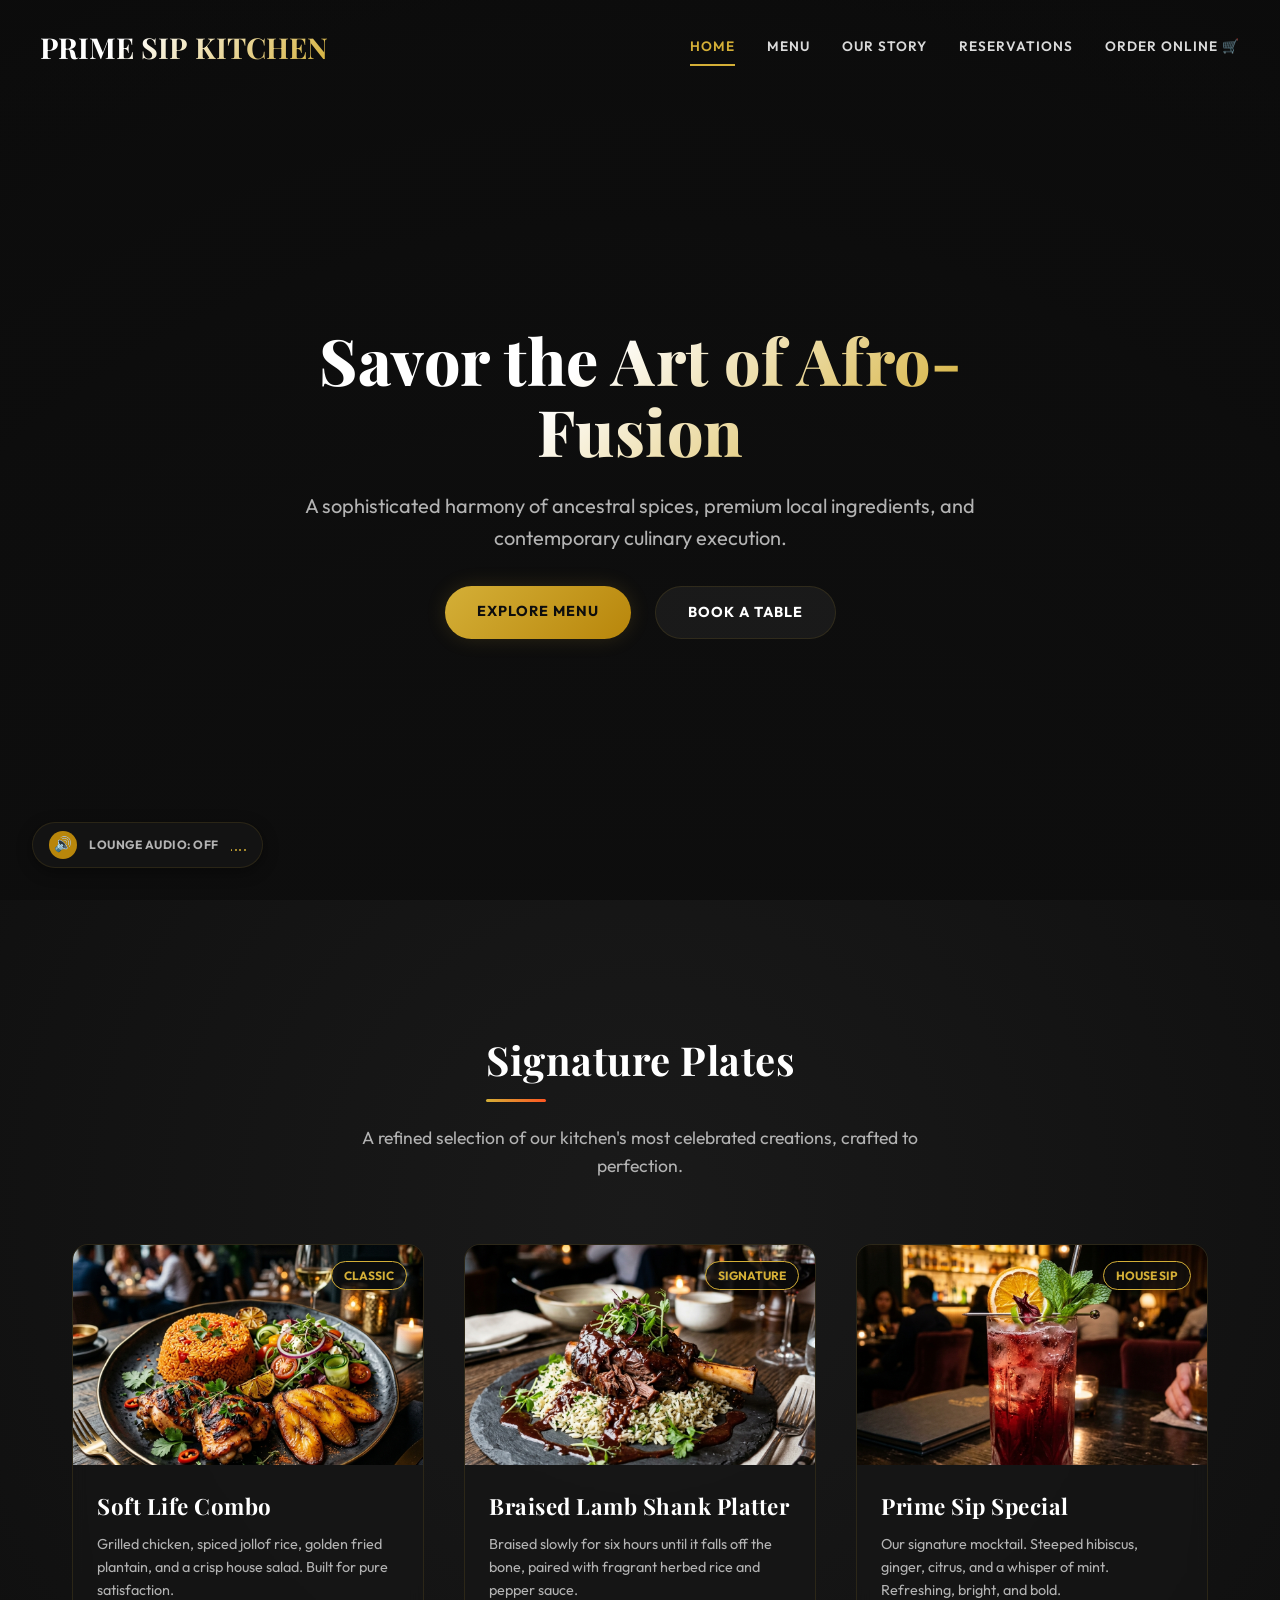
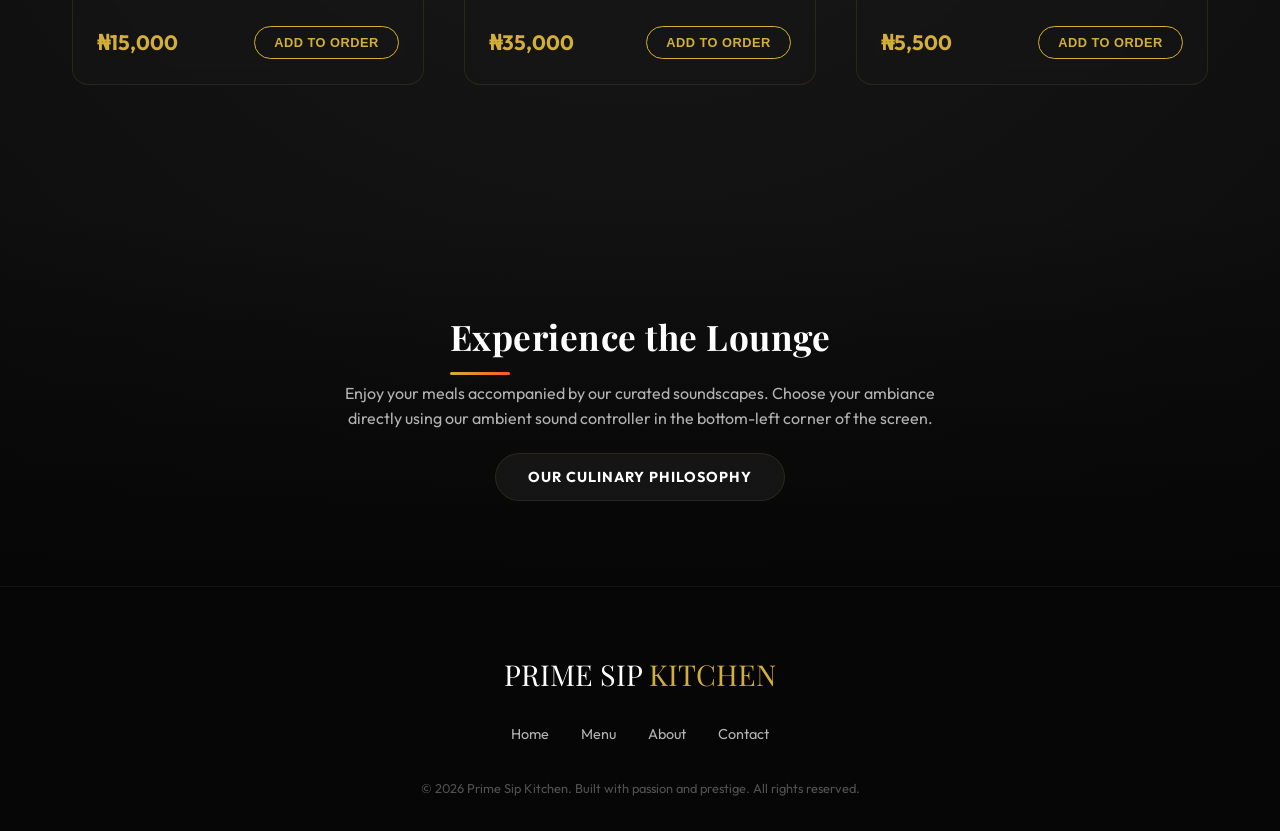
==== index.html @ b7fece6c "Initial commit: Completed premium dynamic Prime Sip Kitchen web application" ====
<!DOCTYPE html>
<html lang="en">
<head>
  <meta charset="UTF-8">
  <meta name="viewport" content="width=device-width, initial-scale=1.0">
  <title>Prime Sip Kitchen — Premium Afro-Fusion Dining & Lounge</title>
  <meta name="description" content="Experience high-end modern Nigerian and Afro-fusion dining. From smoky Asun platters to signature hibiscus mocktails in a premium ambient lounge.">
  <link rel="stylesheet" href="css/style.css">
</head>
<body>

  <!-- Sticky Header -->
  <header class="site-header">
    <div class="header-container">
      <a href="index.html" class="logo">
        PRIME SIP <span>KITCHEN</span>
      </a>
      <button class="nav-toggle" aria-label="Toggle navigation">☰</button>
      <nav class="nav-links">
        <a href="index.html" class="active">Home</a>
        <a href="menu.html">Menu</a>
        <a href="about.html">Our Story</a>
        <a href="contact.html">Reservations</a>
        <a href="cart.html" class="cart-icon-container">
          Order Online 🛒
          <span class="cart-badge" data-cart-count style="display: none;">0</span>
        </a>
      </nav>
    </div>
  </header>

  <!-- Hero Banner with Video Background & Embers -->
  <section class="hero">
    <div class="hero-video-container">
      <video class="hero-video" autoplay loop muted playsinline>
        <source src="https://assets.mixkit.co/videos/preview/mixkit-cooking-in-a-professional-kitchen-40995-large.mp4" type="video/mp4">
        Your browser does not support the video tag.
      </video>
    </div>
    <div class="hero-overlay"></div>
    <div class="hero-embers"></div>

    <div class="hero-content">
      <h1>Savor the Art of Afro-Fusion</h1>
      <p>A sophisticated harmony of ancestral spices, premium local ingredients, and contemporary culinary execution.</p>
      <div class="hero-actions">
        <a href="menu.html" class="btn btn-primary">Explore Menu</a>
        <a href="contact.html" class="btn btn-secondary">Book a Table</a>
      </div>
    </div>
  </section>

  <!-- Featured Plates -->
  <section class="section reveal">
    <div class="section-header">
      <h2>Signature Plates</h2>
      <p>A refined selection of our kitchen's most celebrated creations, crafted to perfection.</p>
    </div>
    <div class="showcase-grid">
      <!-- Card 1 -->
      <article class="showcase-card">
        <div class="showcase-img">
          <img src="assets/soft_life_combo.png" alt="Soft Life Combo">
          <span class="showcase-badge">Classic</span>
        </div>
        <div class="showcase-info">
          <h3>Soft Life Combo</h3>
          <p>Grilled chicken, spiced jollof rice, golden fried plantain, and a crisp house salad. Built for pure satisfaction.</p>
          <div class="showcase-foot">
            <span class="showcase-price">₦15,000</span>
            <button class="add-btn" data-add="soft-life-combo">Add to order</button>
          </div>
        </div>
      </article>

      <!-- Card 2 -->
      <article class="showcase-card">
        <div class="showcase-img">
          <img src="assets/lamb_shank_platter.png" alt="Slow-Cooked Lamb Shank Platter">
          <span class="showcase-badge">Signature</span>
        </div>
        <div class="showcase-info">
          <h3>Braised Lamb Shank Platter</h3>
          <p>Braised slowly for six hours until it falls off the bone, paired with fragrant herbed rice and pepper sauce.</p>
          <div class="showcase-foot">
            <span class="showcase-price">₦35,000</span>
            <button class="add-btn" data-add="lamb-shank-platter">Add to order</button>
          </div>
        </div>
      </article>

      <!-- Card 3 -->
      <article class="showcase-card">
        <div class="showcase-img">
          <img src="assets/prime_sip_special.png" alt="Prime Sip Special">
          <span class="showcase-badge">House Sip</span>
        </div>
        <div class="showcase-info">
          <h3>Prime Sip Special</h3>
          <p>Our signature mocktail. Steeped hibiscus, ginger, citrus, and a whisper of mint. Refreshing, bright, and bold.</p>
          <div class="showcase-foot">
            <span class="showcase-price">₦5,500</span>
            <button class="add-btn" data-add="prime-sip-special">Add to order</button>
          </div>
        </div>
      </article>
    </div>
  </section>

  <!-- Experiential Call-to-Action -->
  <section style="background: linear-gradient(180deg, transparent, #060606); padding: 6rem 2rem; text-align: center;">
    <div style="max-width: 600px; margin: 0 auto;" class="reveal">
      <h2 style="font-size: 2.2rem; margin-bottom: 1rem;">Experience the Lounge</h2>
      <p style="color: var(--text-muted); margin-bottom: 2rem;">
        Enjoy your meals accompanied by our curated soundscapes. Choose your ambiance directly using our ambient sound controller in the bottom-left corner of the screen.
      </p>
      <a href="about.html" class="btn btn-secondary">Our Culinary Philosophy</a>
    </div>
  </section>

  <!-- Footer -->
  <footer class="site-footer">
    <div class="footer-logo">
      PRIME SIP <span>KITCHEN</span>
    </div>
    <ul class="footer-nav">
      <li><a href="index.html">Home</a></li>
      <li><a href="menu.html">Menu</a></li>
      <li><a href="about.html">About</a></li>
      <li><a href="contact.html">Contact</a></li>
    </ul>
    <div class="footer-copy">
      &copy; 2026 Prime Sip Kitchen. Built with passion and prestige. All rights reserved.
    </div>
  </footer>

  <script src="js/app.js"></script>
</body>
</html>
---- css/style.css ----
/* =========================================================
   PRIME SIP KITCHEN — Premium Style Sheet
   ========================================================= */

@import url('https://fonts.googleapis.com/css2?family=Outfit:wght@300;400;600;700;800&family=Playfair+Display:ital,wght@0,400;0,700;1,400&display=swap');

:root {
  --bg-color: #0d0d0d;
  --bg-card: rgba(22, 22, 22, 0.65);
  --bg-card-hover: rgba(30, 30, 30, 0.85);
  --text-main: #ffffff;
  --text-muted: #b3b3b3;
  --primary-gold: #d4af37;
  --primary-gold-dark: #b8860b;
  --accent-orange: #ff5722;
  --border-color: rgba(212, 175, 55, 0.12);
  --border-hover: rgba(212, 175, 55, 0.35);
  --shadow-gold: 0 0 20px rgba(212, 175, 55, 0.15);
  --font-display: 'Playfair Display', serif;
  --font-body: 'Outfit', sans-serif;
  --transition-smooth: all 0.3s cubic-bezier(0.25, 0.8, 0.25, 1);
}

/* ---------- Reset & Base ---------- */
* {
  box-sizing: border-box;
  margin: 0;
  padding: 0;
}

body {
  background-color: var(--bg-color);
  background-image: radial-gradient(circle at 50% 50%, #1a1a1a 0%, #080808 100%);
  color: var(--text-main);
  font-family: var(--font-body);
  line-height: 1.6;
  overflow-x: hidden;
  -webkit-font-smoothing: antialiased;
}

/* ---------- Custom Scrollbar ---------- */
::-webkit-scrollbar {
  width: 8px;
}
::-webkit-scrollbar-track {
  background: #080808;
}
::-webkit-scrollbar-thumb {
  background: var(--primary-gold-dark);
  border-radius: 4px;
}
::-webkit-scrollbar-thumb:hover {
  background: var(--primary-gold);
}

/* ---------- Typography ---------- */
h1, h2, h3, h4 {
  font-family: var(--font-display);
  font-weight: 700;
  letter-spacing: 0.5px;
}

h2 {
  font-size: 2.5rem;
  margin-bottom: 1rem;
  position: relative;
  display: inline-block;
}

h2::after {
  content: '';
  position: absolute;
  bottom: -10px;
  left: 0;
  width: 60px;
  height: 3px;
  background: linear-gradient(90deg, var(--primary-gold), var(--accent-orange));
  border-radius: 2px;
}

a {
  color: inherit;
  text-decoration: none;
}

/* ---------- Navigation ---------- */
.site-header {
  position: fixed;
  top: 0;
  left: 0;
  width: 100%;
  z-index: 1000;
  transition: var(--transition-smooth);
  padding: 1.5rem 2rem;
  background: transparent;
  border-bottom: 1px solid transparent;
}

.site-header.scrolled {
  background: rgba(13, 13, 13, 0.85);
  backdrop-filter: blur(15px);
  -webkit-backdrop-filter: blur(15px);
  padding: 1rem 2rem;
  border-bottom: 1px solid var(--border-color);
}

.header-container {
  max-width: 1200px;
  margin: 0 auto;
  display: flex;
  justify-content: space-between;
  align-items: center;
}

.logo {
  font-family: var(--font-display);
  font-size: 1.8rem;
  font-weight: 700;
  background: linear-gradient(135deg, var(--text-main) 30%, var(--primary-gold));
  -webkit-background-clip: text;
  -webkit-text-fill-color: transparent;
  display: flex;
  align-items: center;
  gap: 0.5rem;
}

.logo span {
  color: var(--primary-gold);
}

.nav-links {
  display: flex;
  align-items: center;
  gap: 2rem;
  list-style: none;
}

.nav-links a {
  font-weight: 600;
  text-transform: uppercase;
  font-size: 0.85rem;
  letter-spacing: 1px;
  position: relative;
  padding: 0.5rem 0;
  transition: var(--transition-smooth);
  opacity: 0.85;
}

.nav-links a:hover,
.nav-links a.active {
  color: var(--primary-gold);
  opacity: 1;
}

.nav-links a::after {
  content: '';
  position: absolute;
  bottom: 0;
  left: 0;
  width: 0;
  height: 2px;
  background: var(--primary-gold);
  transition: var(--transition-smooth);
}

.nav-links a:hover::after,
.nav-links a.active::after {
  width: 100%;
}

.cart-icon-container {
  position: relative;
  display: flex;
  align-items: center;
  justify-content: center;
}

.cart-badge {
  position: absolute;
  top: -8px;
  right: -10px;
  background: var(--accent-orange);
  color: var(--text-main);
  font-size: 0.7rem;
  font-weight: 700;
  width: 18px;
  height: 18px;
  border-radius: 50%;
  display: flex;
  align-items: center;
  justify-content: center;
  box-shadow: 0 0 10px rgba(255, 87, 34, 0.5);
}

.nav-toggle {
  display: none;
  background: none;
  border: none;
  color: var(--text-main);
  font-size: 1.5rem;
  cursor: pointer;
}

/* ---------- Hero Section (with Video) ---------- */
.hero {
  position: relative;
  height: 100vh;
  display: flex;
  align-items: center;
  justify-content: center;
  text-align: center;
  overflow: hidden;
}

.hero-video-container {
  position: absolute;
  top: 0;
  left: 0;
  width: 100%;
  height: 100%;
  z-index: 1;
  overflow: hidden;
}

.hero-video {
  width: 100%;
  height: 100%;
  object-fit: cover;
  opacity: 0.45;
  filter: brightness(0.6) contrast(1.1);
}

.hero-overlay {
  position: absolute;
  top: 0;
  left: 0;
  width: 100%;
  height: 100%;
  background: linear-gradient(180deg, rgba(13,13,13,0.7) 0%, rgba(13,13,13,0.95) 100%);
  z-index: 2;
}

.hero-embers {
  position: absolute;
  width: 100%;
  height: 100%;
  top: 0;
  left: 0;
  z-index: 3;
  pointer-events: none;
}

.ember {
  position: absolute;
  bottom: -20px;
  width: 4px;
  height: 4px;
  background: radial-gradient(circle, #ff8008, #ffc837);
  border-radius: 50%;
  box-shadow: 0 0 12px 3px rgba(255, 128, 8, 0.8);
  animation: emberUp 10s infinite linear;
}

@keyframes emberUp {
  0% {
    transform: translateY(0) translateX(0) scale(0.8);
    opacity: 0;
  }
  10% {
    opacity: 0.8;
  }
  90% {
    opacity: 0.8;
  }
  100% {
    transform: translateY(-110vh) translateX(50px) scale(1.2);
    opacity: 0;
  }
}

.hero-content {
  position: relative;
  z-index: 4;
  max-width: 800px;
  padding: 0 2rem;
  margin-top: 4rem;
}

.hero-content h1 {
  font-size: 4rem;
  line-height: 1.1;
  margin-bottom: 1.5rem;
  font-weight: 800;
  background: linear-gradient(135deg, #ffffff 40%, var(--primary-gold) 90%);
  -webkit-background-clip: text;
  -webkit-text-fill-color: transparent;
  animation: fadeInUp 1s ease forwards;
}

.hero-content p {
  font-size: 1.25rem;
  color: var(--text-muted);
  margin-bottom: 2rem;
  animation: fadeInUp 1.2s ease forwards;
}

.hero-actions {
  display: flex;
  justify-content: center;
  gap: 1.5rem;
  animation: fadeInUp 1.4s ease forwards;
}

.btn {
  padding: 0.85rem 2rem;
  font-weight: 700;
  border-radius: 30px;
  border: none;
  font-size: 0.9rem;
  text-transform: uppercase;
  letter-spacing: 1px;
  cursor: pointer;
  transition: var(--transition-smooth);
}

.btn-primary {
  background: linear-gradient(135deg, var(--primary-gold), var(--primary-gold-dark));
  color: #0d0d0d;
  box-shadow: var(--shadow-gold);
}

.btn-primary:hover {
  transform: translateY(-3px);
  box-shadow: 0 10px 25px rgba(212, 175, 55, 0.4);
}

.btn-secondary {
  background: rgba(255, 255, 255, 0.05);
  border: 1px solid var(--border-color);
  color: var(--text-main);
  backdrop-filter: blur(10px);
}

.btn-secondary:hover {
  background: rgba(255, 255, 255, 0.1);
  border-color: var(--border-hover);
  transform: translateY(-3px);
}

/* ---------- Ambient Sound Controller ---------- */
.audio-controller {
  position: fixed;
  bottom: 2rem;
  left: 2rem;
  z-index: 1000;
}

.audio-pill {
  display: flex;
  align-items: center;
  gap: 0.75rem;
  background: rgba(22, 22, 22, 0.75);
  backdrop-filter: blur(12px);
  -webkit-backdrop-filter: blur(12px);
  border: 1px solid var(--border-color);
  border-radius: 50px;
  padding: 0.5rem 1rem;
  cursor: pointer;
  box-shadow: 0 4px 15px rgba(0, 0, 0, 0.4);
  transition: var(--transition-smooth);
}

.audio-pill:hover {
  border-color: var(--border-hover);
  box-shadow: 0 4px 20px rgba(212, 175, 55, 0.2);
}

.audio-icon {
  width: 28px;
  height: 28px;
  border-radius: 50%;
  background: var(--primary-gold-dark);
  display: flex;
  align-items: center;
  justify-content: center;
  color: #0d0d0d;
  font-size: 0.9rem;
  transition: var(--transition-smooth);
}

.audio-pill.playing .audio-icon {
  background: var(--primary-gold);
}

.audio-label {
  font-size: 0.75rem;
  font-weight: 700;
  text-transform: uppercase;
  letter-spacing: 0.5px;
  color: var(--text-muted);
}

.audio-visualizer {
  display: flex;
  align-items: flex-end;
  gap: 2.5px;
  height: 12px;
  width: 15px;
}

.audio-bar {
  width: 2px;
  height: 2px;
  background-color: var(--primary-gold);
  border-radius: 1px;
}

.audio-pill.playing .audio-bar {
  animation: soundWave 1.2s ease infinite alternate;
}

.audio-pill.playing .audio-bar:nth-child(1) { animation-delay: 0.1s; }
.audio-pill.playing .audio-bar:nth-child(2) { animation-delay: 0.3s; }
.audio-pill.playing .audio-bar:nth-child(3) { animation-delay: 0.5s; }
.audio-pill.playing .audio-bar:nth-child(4) { animation-delay: 0.2s; }

@keyframes soundWave {
  0% { height: 2px; }
  100% { height: 12px; }
}

/* ---------- Grid and Layout Elements ---------- */
.section {
  padding: 8rem 2rem;
  max-width: 1200px;
  margin: 0 auto;
}

.section-header {
  text-align: center;
  margin-bottom: 4rem;
}

.section-header p {
  color: var(--text-muted);
  max-width: 600px;
  margin: 1rem auto 0;
  font-size: 1.1rem;
}

/* ---------- Home Showcase / Featured ---------- */
.showcase-grid {
  display: grid;
  grid-template-columns: repeat(auto-fit, minmax(300px, 1fr));
  gap: 2.5rem;
}

.showcase-card {
  background: var(--bg-card);
  border: 1px solid var(--border-color);
  backdrop-filter: blur(8px);
  -webkit-backdrop-filter: blur(8px);
  border-radius: 16px;
  overflow: hidden;
  transition: var(--transition-smooth);
}

.showcase-card:hover {
  transform: translateY(-8px);
  border-color: var(--border-hover);
  box-shadow: var(--shadow-gold);
  background: var(--bg-card-hover);
}

.showcase-img {
  position: relative;
  height: 220px;
  overflow: hidden;
}

.showcase-img img {
  width: 100%;
  height: 100%;
  object-fit: cover;
  transition: transform 0.5s ease;
}

.showcase-card:hover .showcase-img img {
  transform: scale(1.08);
}

.showcase-badge {
  position: absolute;
  top: 1rem;
  right: 1rem;
  background: rgba(13, 13, 13, 0.8);
  border: 1px solid var(--primary-gold);
  color: var(--primary-gold);
  padding: 0.25rem 0.75rem;
  border-radius: 20px;
  font-size: 0.75rem;
  font-weight: 700;
  text-transform: uppercase;
}

.showcase-info {
  padding: 1.5rem;
}

.showcase-info h3 {
  font-size: 1.4rem;
  margin-bottom: 0.5rem;
}

.showcase-info p {
  color: var(--text-muted);
  font-size: 0.9rem;
  margin-bottom: 1.5rem;
}

.showcase-foot {
  display: flex;
  justify-content: space-between;
  align-items: center;
}

.showcase-price {
  font-size: 1.3rem;
  font-weight: 700;
  color: var(--primary-gold);
}

/* ---------- Menu Page Customizations ---------- */
.filter-container {
  display: flex;
  justify-content: center;
  flex-wrap: wrap;
  gap: 1rem;
  margin-bottom: 4rem;
}

.filter-chip {
  background: rgba(255, 255, 255, 0.04);
  border: 1px solid var(--border-color);
  color: var(--text-main);
  padding: 0.6rem 1.5rem;
  border-radius: 30px;
  cursor: pointer;
  font-weight: 600;
  font-size: 0.9rem;
  transition: var(--transition-smooth);
}

.filter-chip:hover,
.filter-chip.active {
  background: var(--primary-gold);
  color: #0d0d0d;
  border-color: var(--primary-gold);
  box-shadow: 0 4px 15px rgba(212, 175, 55, 0.25);
}

.menu-cat {
  margin-bottom: 6rem;
}

.menu-cat-header {
  border-bottom: 1px solid rgba(255, 255, 255, 0.08);
  padding-bottom: 1.5rem;
  margin-bottom: 3rem;
}

.menu-cat-header h3 {
  font-size: 2rem;
  color: var(--primary-gold);
}

.menu-cat-header p {
  color: var(--text-muted);
  font-size: 0.95rem;
  margin-top: 0.25rem;
}

.menu-grid {
  display: grid;
  grid-template-columns: repeat(auto-fill, minmax(320px, 1fr));
  gap: 2rem;
}

.menu-item {
  background: var(--bg-card);
  border: 1px solid var(--border-color);
  backdrop-filter: blur(10px);
  -webkit-backdrop-filter: blur(10px);
  border-radius: 16px;
  padding: 2rem;
  display: flex;
  flex-direction: column;
  justify-content: space-between;
  transition: var(--transition-smooth);
}

.menu-item:hover {
  transform: translateY(-5px);
  border-color: var(--border-hover);
  background: var(--bg-card-hover);
  box-shadow: var(--shadow-gold);
}

.menu-item-top {
  margin-bottom: 1rem;
}

.menu-item-top h4 {
  font-size: 1.3rem;
  color: var(--text-main);
  line-height: 1.2;
}

.menu-item .desc {
  color: var(--text-muted);
  font-size: 0.9rem;
  margin-bottom: 1.5rem;
  flex-grow: 1;
}

.menu-item-foot {
  display: flex;
  justify-content: space-between;
  align-items: center;
  margin-top: auto;
}

.menu-item .price {
  font-size: 1.25rem;
  font-weight: 700;
  color: var(--primary-gold);
}

.add-btn {
  background: transparent;
  border: 1px solid var(--primary-gold);
  color: var(--primary-gold);
  padding: 0.5rem 1.2rem;
  border-radius: 20px;
  font-weight: 700;
  font-size: 0.8rem;
  text-transform: uppercase;
  letter-spacing: 0.5px;
  cursor: pointer;
  transition: var(--transition-smooth);
}

.add-btn:hover {
  background: var(--primary-gold);
  color: #0d0d0d;
  box-shadow: 0 4px 15px rgba(212, 175, 55, 0.2);
}

.add-btn.added {
  background: #2e7d32;
  border-color: #2e7d32;
  color: white;
}

/* ---------- Cart / Checkout Layout ---------- */
.cart-layout {
  display: grid;
  grid-template-columns: 1.6fr 1fr;
  gap: 3rem;
  align-items: start;
}

.cart-items-panel {
  background: var(--bg-card);
  border: 1px solid var(--border-color);
  backdrop-filter: blur(10px);
  -webkit-backdrop-filter: blur(10px);
  border-radius: 20px;
  padding: 2rem;
}

.cart-line {
  display: flex;
  align-items: center;
  gap: 1.5rem;
  padding: 1.5rem 0;
  border-bottom: 1px solid rgba(255, 255, 255, 0.08);
}

.cart-line:last-child {
  border-bottom: none;
}

.cart-line-thumb {
  width: 60px;
  height: 60px;
  background: radial-gradient(circle, var(--primary-gold-dark), #0d0d0d);
  border: 1px solid var(--border-color);
  border-radius: 10px;
  display: flex;
  align-items: center;
  justify-content: center;
  font-size: 0.75rem;
  font-weight: 700;
  text-align: center;
  color: var(--primary-gold);
  padding: 5px;
  text-transform: uppercase;
}

.cart-line-body {
  flex-grow: 1;
}

.cart-line-top {
  display: flex;
  justify-content: space-between;
  align-items: flex-start;
  margin-bottom: 0.5rem;
}

.cart-line-top h4 {
  font-size: 1.15rem;
  line-height: 1.2;
}

.cart-line-top .price {
  color: var(--primary-gold);
  font-weight: 700;
}

.qty-control {
  display: flex;
  align-items: center;
  gap: 1rem;
  margin-bottom: 0.25rem;
}

.qty-btn {
  background: rgba(255, 255, 255, 0.05);
  border: 1px solid rgba(255, 255, 255, 0.1);
  color: var(--text-main);
  width: 28px;
  height: 28px;
  border-radius: 50%;
  cursor: pointer;
  display: flex;
  align-items: center;
  justify-content: center;
  font-size: 1rem;
  transition: var(--transition-smooth);
}

.qty-btn:hover {
  background: var(--primary-gold);
  color: #0d0d0d;
  border-color: var(--primary-gold);
}

.qty-val {
  font-weight: 700;
  font-size: 1rem;
}

.remove-link {
  font-size: 0.8rem;
  color: #ff5252;
  transition: var(--transition-smooth);
}

.remove-link:hover {
  text-decoration: underline;
}

/* ---------- Checkout Form ---------- */
.checkout-panel {
  background: var(--bg-card);
  border: 1px solid var(--border-color);
  backdrop-filter: blur(10px);
  -webkit-backdrop-filter: blur(10px);
  border-radius: 20px;
  padding: 2rem;
  position: sticky;
  top: 7rem;
}

.checkout-panel h3 {
  font-size: 1.6rem;
  margin-bottom: 1.5rem;
  color: var(--primary-gold);
}

.form-group {
  margin-bottom: 1.25rem;
}

.form-group label {
  display: block;
  font-size: 0.85rem;
  font-weight: 600;
  margin-bottom: 0.4rem;
  text-transform: uppercase;
  letter-spacing: 0.5px;
  color: var(--text-muted);
}

.form-control {
  width: 100%;
  background: rgba(0, 0, 0, 0.4);
  border: 1px solid rgba(255, 255, 255, 0.1);
  border-radius: 8px;
  padding: 0.85rem 1rem;
  color: var(--text-main);
  font-family: var(--font-body);
  transition: var(--transition-smooth);
}

.form-control:focus {
  outline: none;
  border-color: var(--primary-gold);
  box-shadow: 0 0 10px rgba(212, 175, 55, 0.15);
}

/* ---------- Custom Radio Blocks ---------- */
.order-types, .pay-methods {
  display: grid;
  grid-template-columns: 1fr 1fr;
  gap: 1rem;
  margin-bottom: 1.5rem;
}

.order-type, .pay-method {
  border: 1px solid rgba(255, 255, 255, 0.1);
  border-radius: 10px;
  padding: 0.75rem;
  cursor: pointer;
  text-align: center;
  transition: var(--transition-smooth);
  background: rgba(0, 0, 0, 0.2);
}

.order-type.selected, .pay-method.selected {
  border-color: var(--primary-gold);
  background: rgba(212, 175, 55, 0.05);
  box-shadow: var(--shadow-gold);
}

.order-type input, .pay-method input {
  display: none;
}

.order-type span, .pay-method span {
  font-size: 0.85rem;
  font-weight: 700;
  text-transform: uppercase;
}

.hidden-field {
  display: none;
}

.summary-line {
  display: flex;
  justify-content: space-between;
  padding: 0.75rem 0;
  border-bottom: 1px solid rgba(255, 255, 255, 0.05);
}

.summary-line.total {
  border-bottom: none;
  font-size: 1.4rem;
  font-weight: 700;
  color: var(--primary-gold);
  padding-top: 1.5rem;
}

/* ---------- About & Story ---------- */
.about-layout {
  display: grid;
  grid-template-columns: 1fr 1fr;
  gap: 4rem;
  align-items: center;
}

.about-media {
  position: relative;
  border-radius: 20px;
  overflow: hidden;
  border: 1px solid var(--border-color);
  box-shadow: 0 15px 35px rgba(0,0,0,0.5);
  aspect-ratio: 16/10;
}

.about-media video {
  width: 100%;
  height: 100%;
  object-fit: cover;
}

.about-content h2 {
  margin-bottom: 1.5rem;
}

.about-content p {
  color: var(--text-muted);
  margin-bottom: 1.5rem;
  font-size: 1.05rem;
}

/* ---------- Contact Page / Grid ---------- */
.contact-layout {
  display: grid;
  grid-template-columns: 1fr 1.2fr;
  gap: 4rem;
  align-items: start;
}

.contact-info {
  background: var(--bg-card);
  border: 1px solid var(--border-color);
  border-radius: 20px;
  padding: 3rem;
  backdrop-filter: blur(10px);
  -webkit-backdrop-filter: blur(10px);
}

.contact-item {
  margin-bottom: 2rem;
}

.contact-item h4 {
  font-size: 1.1rem;
  color: var(--primary-gold);
  text-transform: uppercase;
  margin-bottom: 0.5rem;
}

.contact-item p {
  color: var(--text-muted);
}

/* ---------- Toast ---------- */
.toast {
  position: fixed;
  bottom: 2rem;
  right: 2rem;
  background: rgba(22, 22, 22, 0.9);
  backdrop-filter: blur(12px);
  -webkit-backdrop-filter: blur(12px);
  border: 1px solid var(--primary-gold);
  color: var(--text-main);
  padding: 1rem 1.5rem;
  border-radius: 8px;
  z-index: 10000;
  transform: translateY(150%);
  opacity: 0;
  transition: transform 0.3s cubic-bezier(0.175, 0.885, 0.32, 1.275), opacity 0.3s ease;
  box-shadow: 0 8px 30px rgba(0,0,0,0.5), 0 0 15px rgba(212, 175, 55, 0.2);
  font-weight: 600;
}

.toast.show {
  transform: translateY(0);
  opacity: 1;
}

/* ---------- Scroll Reveals ---------- */
.reveal {
  opacity: 0;
  transform: translateY(30px);
  transition: opacity 0.8s ease, transform 0.8s ease;
}

.reveal.in {
  opacity: 1;
  transform: translateY(0);
}

/* ---------- Footer ---------- */
.site-footer {
  background: #060606;
  border-top: 1px solid rgba(255, 255, 255, 0.05);
  padding: 4rem 2rem 2rem;
  text-align: center;
}

.footer-logo {
  font-family: var(--font-display);
  font-size: 1.8rem;
  margin-bottom: 1.5rem;
}

.footer-logo span {
  color: var(--primary-gold);
}

.footer-nav {
  display: flex;
  justify-content: center;
  gap: 2rem;
  margin-bottom: 2rem;
  list-style: none;
}

.footer-nav a {
  font-size: 0.9rem;
  color: var(--text-muted);
  transition: var(--transition-smooth);
}

.footer-nav a:hover {
  color: var(--primary-gold);
}

.footer-copy {
  font-size: 0.8rem;
  color: rgba(255, 255, 255, 0.3);
}

/* ---------- Animations ---------- */
@keyframes fadeInUp {
  from {
    opacity: 0;
    transform: translateY(20px);
  }
  to {
    opacity: 1;
    transform: translateY(0);
  }
}

/* ---------- Mobile Responsive ---------- */
@media (max-width: 900px) {
  .cart-layout, .about-layout, .contact-layout {
    grid-template-columns: 1fr;
    gap: 3rem;
  }
  
  .hero-content h1 {
    font-size: 2.8rem;
  }
}

@media (max-width: 768px) {
  .nav-toggle {
    display: block;
    z-index: 1001;
  }

  .nav-links {
    position: fixed;
    top: 0;
    right: 0;
    width: 100%;
    height: 100vh;
    background: rgba(10, 10, 10, 0.98);
    backdrop-filter: blur(20px);
    flex-direction: column;
    justify-content: center;
    gap: 3rem;
    transform: translateX(100%);
    transition: transform 0.4s cubic-bezier(0.77, 0.2, 0.05, 1.0);
    z-index: 1000;
  }

  .nav-links.open {
    transform: translateX(0);
  }
  
  .site-header {
    padding: 1rem;
  }
  
  .section {
    padding: 5rem 1rem;
  }
}
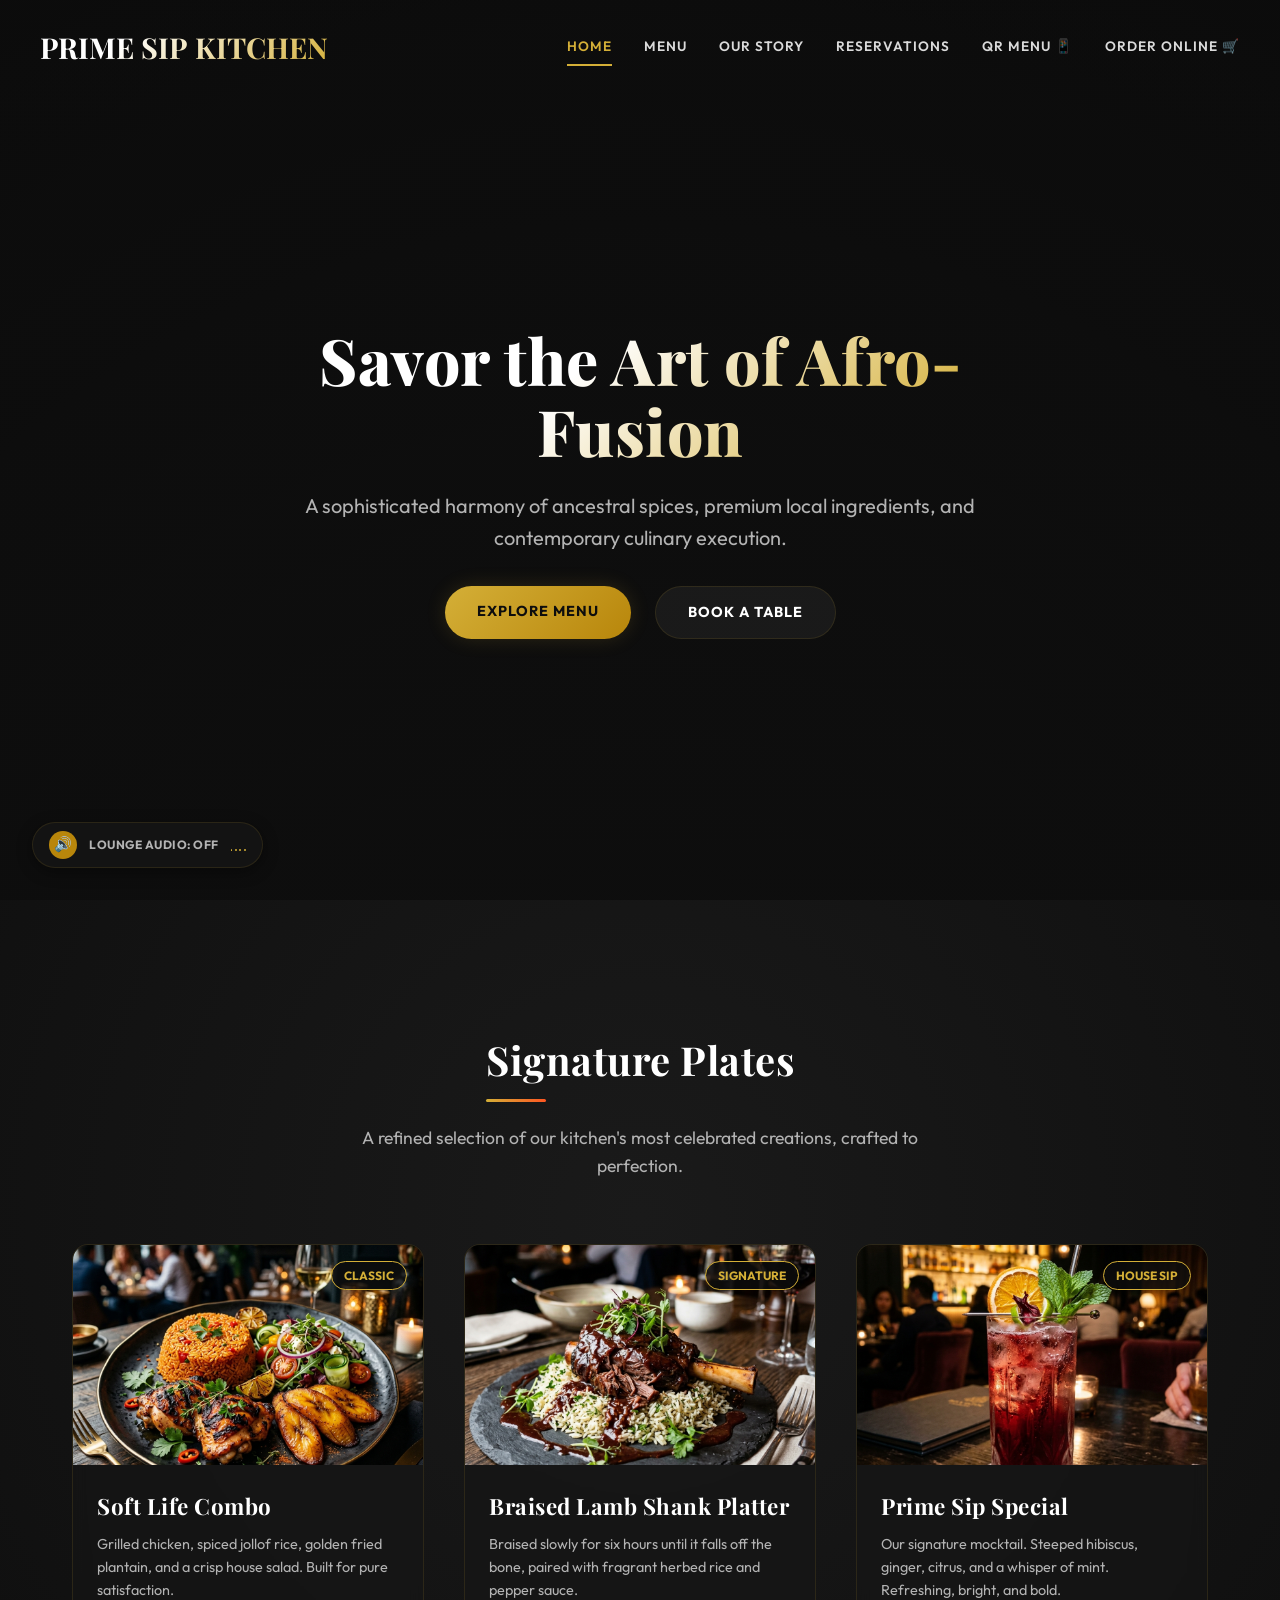
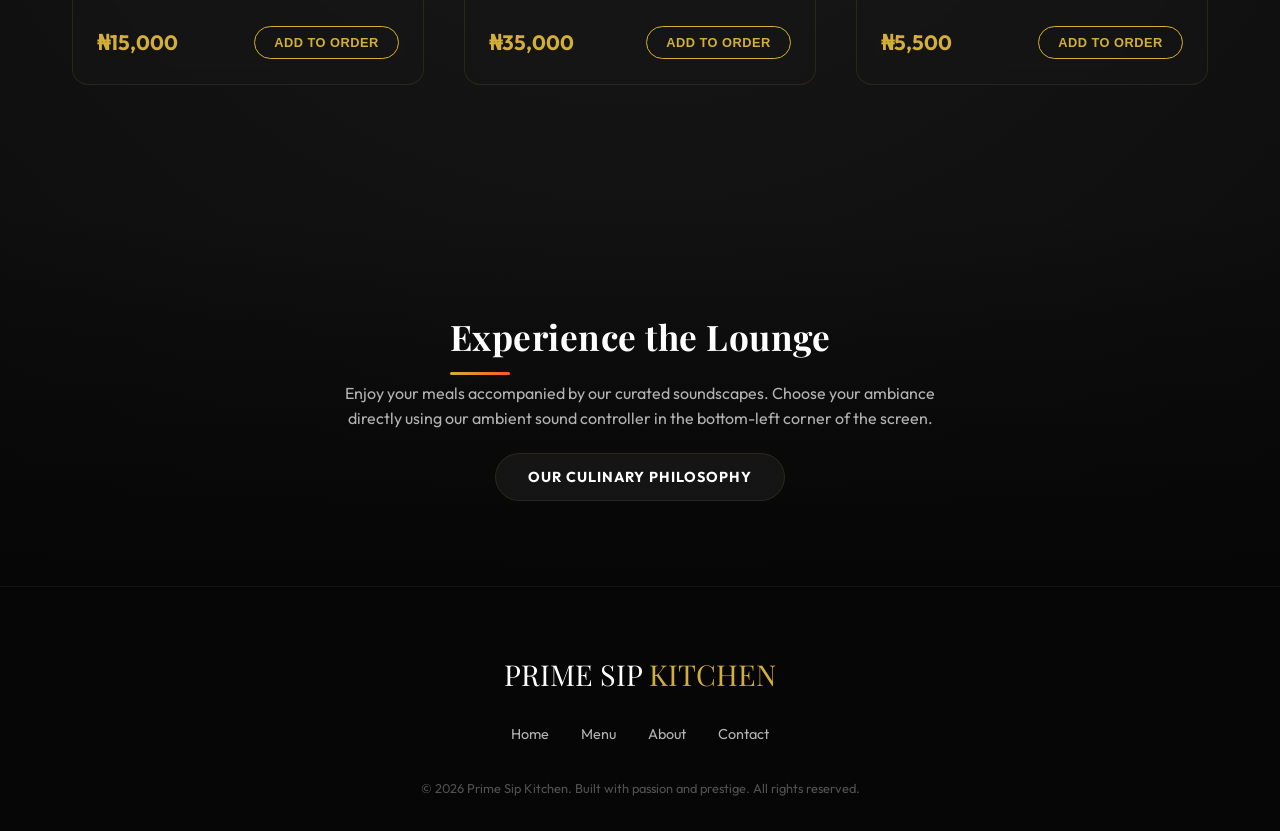
==== commit ad3c8fe3: "Feat: integrated QR Menu popup modal and table stand layout assets" ====
--- a/index.html
+++ b/index.html
@@ -6,6 +6,7 @@
   <title>Prime Sip Kitchen — Premium Afro-Fusion Dining & Lounge</title>
   <meta name="description" content="Experience high-end modern Nigerian and Afro-fusion dining. From smoky Asun platters to signature hibiscus mocktails in a premium ambient lounge.">
   <link rel="stylesheet" href="css/style.css">
+  <link rel="manifest" href="manifest.json">
 </head>
 <body>
 
@@ -21,6 +22,7 @@
         <a href="menu.html">Menu</a>
         <a href="about.html">Our Story</a>
         <a href="contact.html">Reservations</a>
+        <a href="#" class="qr-menu-trigger">QR Menu 📱</a>
         <a href="cart.html" class="cart-icon-container">
           Order Online 🛒
           <span class="cart-badge" data-cart-count style="display: none;">0</span>
@@ -32,10 +34,7 @@
   <!-- Hero Banner with Video Background & Embers -->
   <section class="hero">
     <div class="hero-video-container">
-      <video class="hero-video" autoplay loop muted playsinline>
-        <source src="https://assets.mixkit.co/videos/preview/mixkit-cooking-in-a-professional-kitchen-40995-large.mp4" type="video/mp4">
-        Your browser does not support the video tag.
-      </video>
+      <div id="youtube-bg-player"></div>
     </div>
     <div class="hero-overlay"></div>
     <div class="hero-embers"></div>
@@ -134,6 +133,17 @@
     </div>
   </footer>
 
+  <!-- QR Menu Modal -->
+  <div id="qr-menu-modal" class="qr-modal">
+    <div class="qr-modal-content">
+      <button id="qr-menu-close" class="qr-modal-close">&times;</button>
+      <h3>Scan to View Menu</h3>
+      <p>Scan this QR code with your mobile phone camera to open the menu and place your table order directly.</p>
+      <img src="https://api.qrserver.com/v1/create-qr-code/?size=220x220&data=https://abukadafa.github.io/PRIME-SIP-KITCHEN/menu.html&color=0d0d0d" alt="Prime Sip Kitchen Menu QR Code" class="qr-code-img">
+      <p style="color: var(--primary-gold); font-weight: bold; font-size: 0.85rem;">https://abukadafa.github.io/PRIME-SIP-KITCHEN/menu.html</p>
+    </div>
+  </div>
+
   <script src="js/app.js"></script>
 </body>
 </html>
--- a/css/style.css
+++ b/css/style.css
@@ -222,12 +222,19 @@
   overflow: hidden;
 }
 
-.hero-video {
-  width: 100%;
-  height: 100%;
-  object-fit: cover;
+.hero-video-container iframe,
+.hero-video-container div {
+  position: absolute;
+  top: 50%;
+  left: 50%;
+  width: 100vw;
+  height: 56.25vw;
+  min-height: 100vh;
+  min-width: 177.77vh;
+  transform: translate(-50%, -50%);
+  pointer-events: none;
   opacity: 0.45;
-  filter: brightness(0.6) contrast(1.1);
+  filter: brightness(0.65) contrast(1.1);
 }
 
 .hero-overlay {
@@ -1075,3 +1082,399 @@
     padding: 5rem 1rem;
   }
 }
+
+/* =========================================================
+   PWA ORDER TRACKING & OWNER DASHBOARD
+   ========================================================= */
+
+/* ---------- Customer Order Tracker ---------- */
+.order-tracker-panel {
+  background: var(--bg-card);
+  border: 1px solid var(--border-color);
+  backdrop-filter: blur(12px);
+  -webkit-backdrop-filter: blur(12px);
+  border-radius: 20px;
+  padding: 2.5rem;
+  max-width: 600px;
+  margin: 2rem auto;
+  box-shadow: 0 10px 30px rgba(0, 0, 0, 0.4);
+}
+
+.tracker-steps {
+  display: flex;
+  justify-content: space-between;
+  position: relative;
+  margin-bottom: 2.5rem;
+}
+
+.tracker-steps::before {
+  content: '';
+  position: absolute;
+  top: 16px;
+  left: 0;
+  width: 100%;
+  height: 3px;
+  background: rgba(255, 255, 255, 0.08);
+  z-index: 1;
+}
+
+.tracker-step {
+  display: flex;
+  flex-direction: column;
+  align-items: center;
+  z-index: 2;
+  position: relative;
+  font-size: 0.8rem;
+  font-weight: 600;
+  color: var(--text-muted);
+  width: 33%;
+  text-align: center;
+}
+
+.tracker-step-icon {
+  width: 36px;
+  height: 36px;
+  border-radius: 50%;
+  background: #161616;
+  border: 2px solid rgba(255, 255, 255, 0.15);
+  display: flex;
+  align-items: center;
+  justify-content: center;
+  margin-bottom: 0.5rem;
+  color: #666;
+  font-size: 0.95rem;
+  transition: var(--transition-smooth);
+}
+
+/* Tracker Step States */
+.tracker-step.active {
+  color: var(--primary-gold);
+}
+.tracker-step.active .tracker-step-icon {
+  background: #0d0d0d;
+  border-color: var(--primary-gold);
+  color: var(--primary-gold);
+  box-shadow: 0 0 15px rgba(212, 175, 55, 0.4);
+}
+
+.tracker-step.completed {
+  color: #4caf50;
+}
+.tracker-step.completed .tracker-step-icon {
+  background: #4caf50;
+  border-color: #4caf50;
+  color: #ffffff;
+}
+
+.tracker-clock {
+  text-align: center;
+  padding: 1.5rem 0;
+  border-top: 1px solid rgba(255, 255, 255, 0.06);
+  border-bottom: 1px solid rgba(255, 255, 255, 0.06);
+  margin: 2rem 0;
+}
+
+.tracker-clock h4 {
+  font-size: 3.5rem;
+  font-family: var(--font-body);
+  color: var(--primary-gold);
+  font-weight: 800;
+  letter-spacing: 2px;
+  margin: 0.5rem 0;
+  line-height: 1;
+}
+
+.tracker-clock p {
+  font-size: 0.8rem;
+  color: var(--text-muted);
+  text-transform: uppercase;
+  letter-spacing: 1.5px;
+}
+
+/* ---------- Owner Dashboard Grid ---------- */
+.dashboard-layout {
+  display: grid;
+  grid-template-columns: 1.2fr 1fr;
+  gap: 2.5rem;
+  align-items: start;
+}
+
+.dashboard-panel {
+  background: var(--bg-card);
+  border: 1px solid var(--border-color);
+  backdrop-filter: blur(12px);
+  -webkit-backdrop-filter: blur(12px);
+  border-radius: 20px;
+  padding: 2rem;
+  margin-bottom: 2.5rem;
+}
+
+.dashboard-panel h3 {
+  font-size: 1.6rem;
+  color: var(--primary-gold);
+  border-bottom: 1px solid rgba(255, 255, 255, 0.08);
+  padding-bottom: 0.75rem;
+  margin-bottom: 1.5rem;
+  display: flex;
+  justify-content: space-between;
+  align-items: center;
+}
+
+.dashboard-count-badge {
+  background: var(--primary-gold-dark);
+  color: #0d0d0d;
+  font-size: 0.8rem;
+  font-weight: 700;
+  padding: 0.1rem 0.6rem;
+  border-radius: 20px;
+}
+
+.dashboard-card {
+  background: rgba(0, 0, 0, 0.25);
+  border: 1px solid rgba(255, 255, 255, 0.06);
+  border-radius: 12px;
+  padding: 1.25rem;
+  margin-bottom: 1.25rem;
+  transition: var(--transition-smooth);
+}
+
+.dashboard-card:hover {
+  border-color: rgba(212, 175, 55, 0.2);
+  box-shadow: 0 4px 15px rgba(0, 0, 0, 0.3);
+}
+
+.dashboard-card-header {
+  display: flex;
+  justify-content: space-between;
+  align-items: flex-start;
+  border-bottom: 1px solid rgba(255, 255, 255, 0.05);
+  padding-bottom: 0.5rem;
+  margin-bottom: 0.75rem;
+}
+
+.dashboard-card-title h4 {
+  font-size: 1.1rem;
+  color: var(--text-main);
+  margin-bottom: 0.2rem;
+}
+
+.dashboard-card-title span {
+  font-size: 0.75rem;
+  color: var(--text-muted);
+}
+
+.dashboard-timer {
+  display: inline-flex;
+  align-items: center;
+  gap: 0.4rem;
+  padding: 0.3rem 0.7rem;
+  border-radius: 15px;
+  font-weight: 700;
+  font-size: 0.75rem;
+  text-transform: uppercase;
+  letter-spacing: 0.5px;
+}
+
+/* Urgency Timers */
+.urgency-low {
+  background: rgba(76, 175, 80, 0.12);
+  border: 1px solid #4caf50;
+  color: #4caf50;
+}
+.urgency-medium {
+  background: rgba(255, 179, 0, 0.12);
+  border: 1px solid #ffb300;
+  color: #ffb300;
+}
+.urgency-high {
+  background: rgba(255, 82, 82, 0.12);
+  border: 1px solid #ff5252;
+  color: #ff5252;
+}
+.urgency-overdue {
+  animation: flashRed 1s infinite alternate;
+  background: rgba(255, 82, 82, 0.25);
+  border: 1px solid #ff5252;
+  color: #ffffff;
+}
+
+@keyframes flashRed {
+  0% { box-shadow: 0 0 5px rgba(255, 82, 82, 0.4); border-color: #ff5252; }
+  100% { box-shadow: 0 0 15px rgba(255, 82, 82, 0.8); border-color: #ffffff; }
+}
+
+.dashboard-card-body {
+  font-size: 0.85rem;
+  color: var(--text-muted);
+}
+
+.dashboard-items-list {
+  list-style: none;
+  margin: 0.5rem 0 1rem;
+  padding-left: 0.5rem;
+  border-left: 2px solid var(--primary-gold-dark);
+}
+
+.dashboard-items-list li {
+  margin-bottom: 0.25rem;
+  font-size: 0.85rem;
+  color: var(--text-main);
+}
+
+.dashboard-actions {
+  display: flex;
+  flex-wrap: wrap;
+  gap: 0.75rem;
+  margin-top: 1rem;
+}
+
+.dashboard-btn {
+  padding: 0.45rem 1rem;
+  border-radius: 6px;
+  font-size: 0.75rem;
+  font-weight: 700;
+  cursor: pointer;
+  text-transform: uppercase;
+  letter-spacing: 0.5px;
+  transition: var(--transition-smooth);
+}
+
+.dashboard-btn-confirm {
+  background: transparent;
+  border: 1px solid var(--primary-gold);
+  color: var(--primary-gold);
+}
+.dashboard-btn-confirm:hover {
+  background: var(--primary-gold);
+  color: #0d0d0d;
+}
+
+.dashboard-btn-ready {
+  background: #2e7d32;
+  border: 1px solid #2e7d32;
+  color: #ffffff;
+}
+.dashboard-btn-ready:hover {
+  background: #388e3c;
+  border-color: #388e3c;
+}
+
+.dashboard-btn-complete {
+  background: transparent;
+  border: 1px solid var(--text-muted);
+  color: var(--text-muted);
+}
+.dashboard-btn-complete:hover {
+  background: var(--text-muted);
+  color: #0d0d0d;
+}
+
+/* Time Set Select Wrapper */
+.prep-select-container {
+  display: flex;
+  align-items: center;
+  gap: 0.5rem;
+  margin-top: 0.75rem;
+}
+
+.prep-select {
+  background: rgba(0, 0, 0, 0.5);
+  border: 1px solid rgba(255, 255, 255, 0.15);
+  color: var(--text-main);
+  padding: 0.35rem 0.5rem;
+  border-radius: 4px;
+  font-size: 0.75rem;
+  outline: none;
+}
+
+.prep-select:focus {
+  border-color: var(--primary-gold);
+}
+
+@media (max-width: 900px) {
+  .dashboard-layout {
+    grid-template-columns: 1fr;
+  }
+}
+
+/* ---------- QR Scanner Modal ---------- */
+.qr-modal {
+  position: fixed;
+  top: 0;
+  left: 0;
+  width: 100%;
+  height: 100%;
+  background: rgba(10, 10, 10, 0.88);
+  backdrop-filter: blur(15px);
+  -webkit-backdrop-filter: blur(15px);
+  z-index: 15000;
+  display: flex;
+  align-items: center;
+  justify-content: center;
+  opacity: 0;
+  pointer-events: none;
+  transition: opacity 0.35s ease;
+}
+
+.qr-modal.show {
+  opacity: 1;
+  pointer-events: auto;
+}
+
+.qr-modal-content {
+  background: var(--bg-card);
+  border: 1px solid var(--primary-gold);
+  border-radius: 20px;
+  padding: 3rem 2rem;
+  max-width: 420px;
+  width: 90%;
+  text-align: center;
+  position: relative;
+  transform: translateY(30px) scale(0.9);
+  transition: transform 0.35s cubic-bezier(0.25, 0.8, 0.25, 1);
+  box-shadow: 0 15px 40px rgba(0,0,0,0.6), 0 0 25px rgba(212,175,55,0.15);
+}
+
+.qr-modal.show .qr-modal-content {
+  transform: translateY(0) scale(1);
+}
+
+.qr-modal-close {
+  position: absolute;
+  top: 1rem;
+  right: 1.2rem;
+  background: none;
+  border: none;
+  color: var(--text-muted);
+  font-size: 1.8rem;
+  cursor: pointer;
+  transition: var(--transition-smooth);
+}
+
+.qr-modal-close:hover {
+  color: #ff5252;
+}
+
+.qr-code-img {
+  width: 220px;
+  height: 220px;
+  background: white;
+  border: 8px solid white;
+  border-radius: 12px;
+  margin: 1.5rem auto;
+  display: block;
+  box-shadow: 0 5px 15px rgba(0, 0, 0, 0.5);
+}
+
+.qr-modal h3 {
+  font-size: 1.6rem;
+  color: var(--primary-gold);
+  margin-bottom: 0.5rem;
+}
+
+.qr-modal p {
+  color: var(--text-muted);
+  font-size: 0.9rem;
+}
+
+
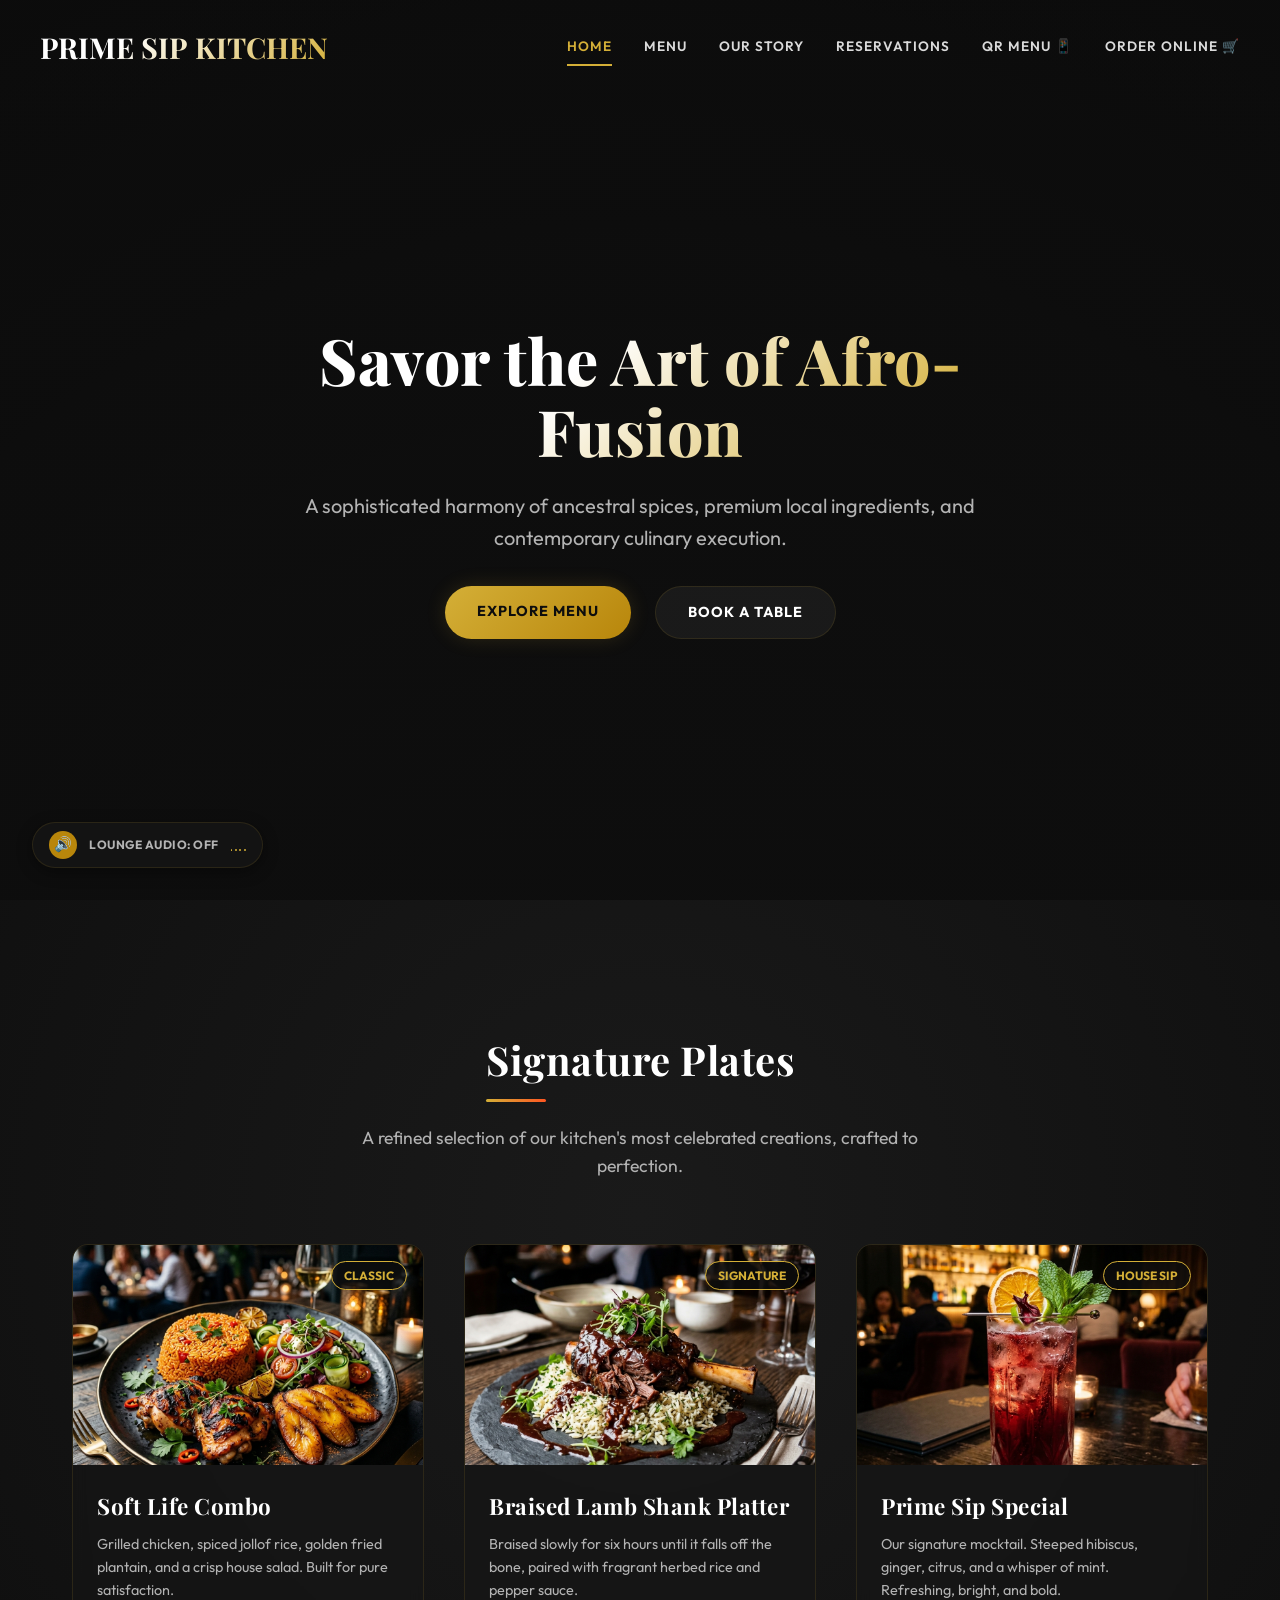
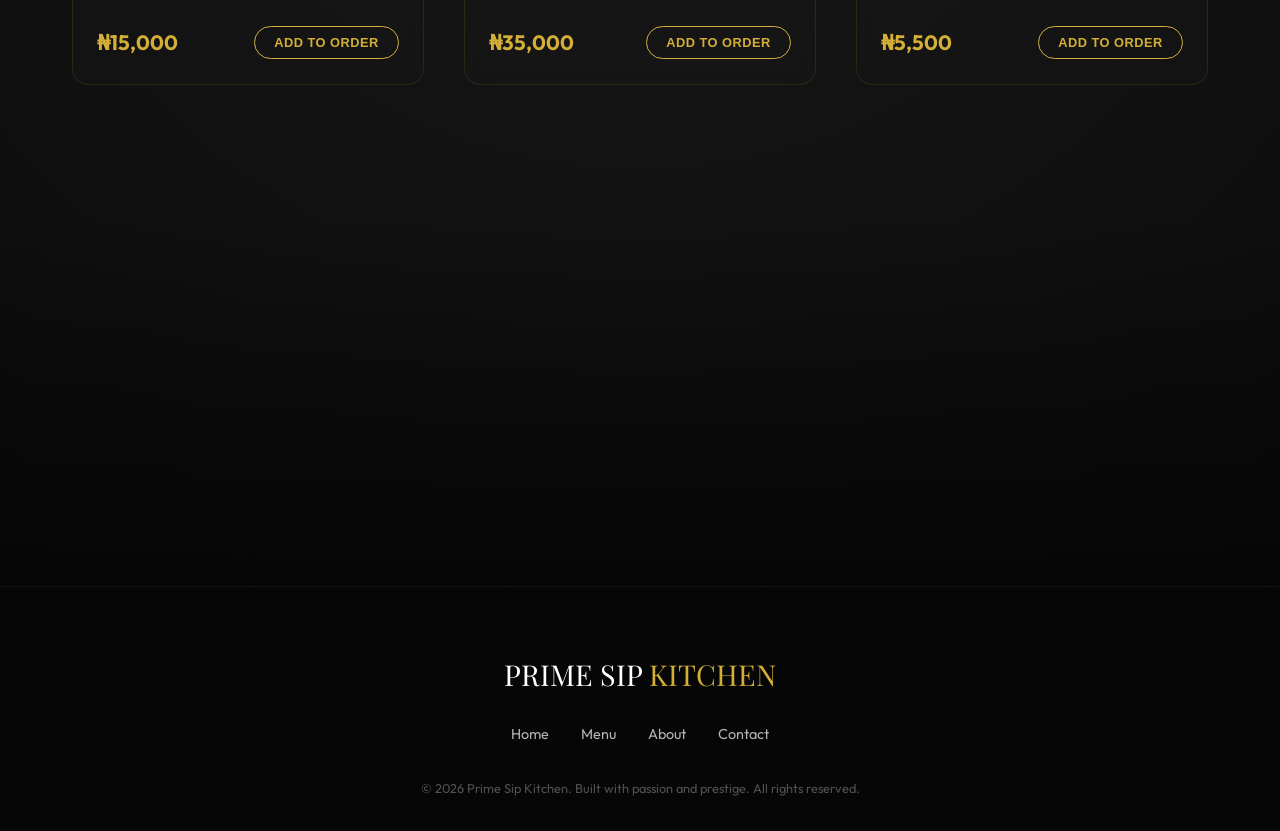
==== commit 418f6d98: "Fix: dynamically generate QR code using window.location.origin and remove hardcoded URL text" ====
--- a/index.html
+++ b/index.html
@@ -139,8 +139,7 @@
       <button id="qr-menu-close" class="qr-modal-close">&times;</button>
       <h3>Scan to View Menu</h3>
       <p>Scan this QR code with your mobile phone camera to open the menu and place your table order directly.</p>
-      <img src="https://api.qrserver.com/v1/create-qr-code/?size=220x220&data=https://abukadafa.github.io/PRIME-SIP-KITCHEN/menu.html&color=0d0d0d" alt="Prime Sip Kitchen Menu QR Code" class="qr-code-img">
-      <p style="color: var(--primary-gold); font-weight: bold; font-size: 0.85rem;">https://abukadafa.github.io/PRIME-SIP-KITCHEN/menu.html</p>
+      <img src="" alt="Prime Sip Kitchen Menu QR Code" class="qr-code-img" id="qr-code-image-el">
     </div>
   </div>
 
